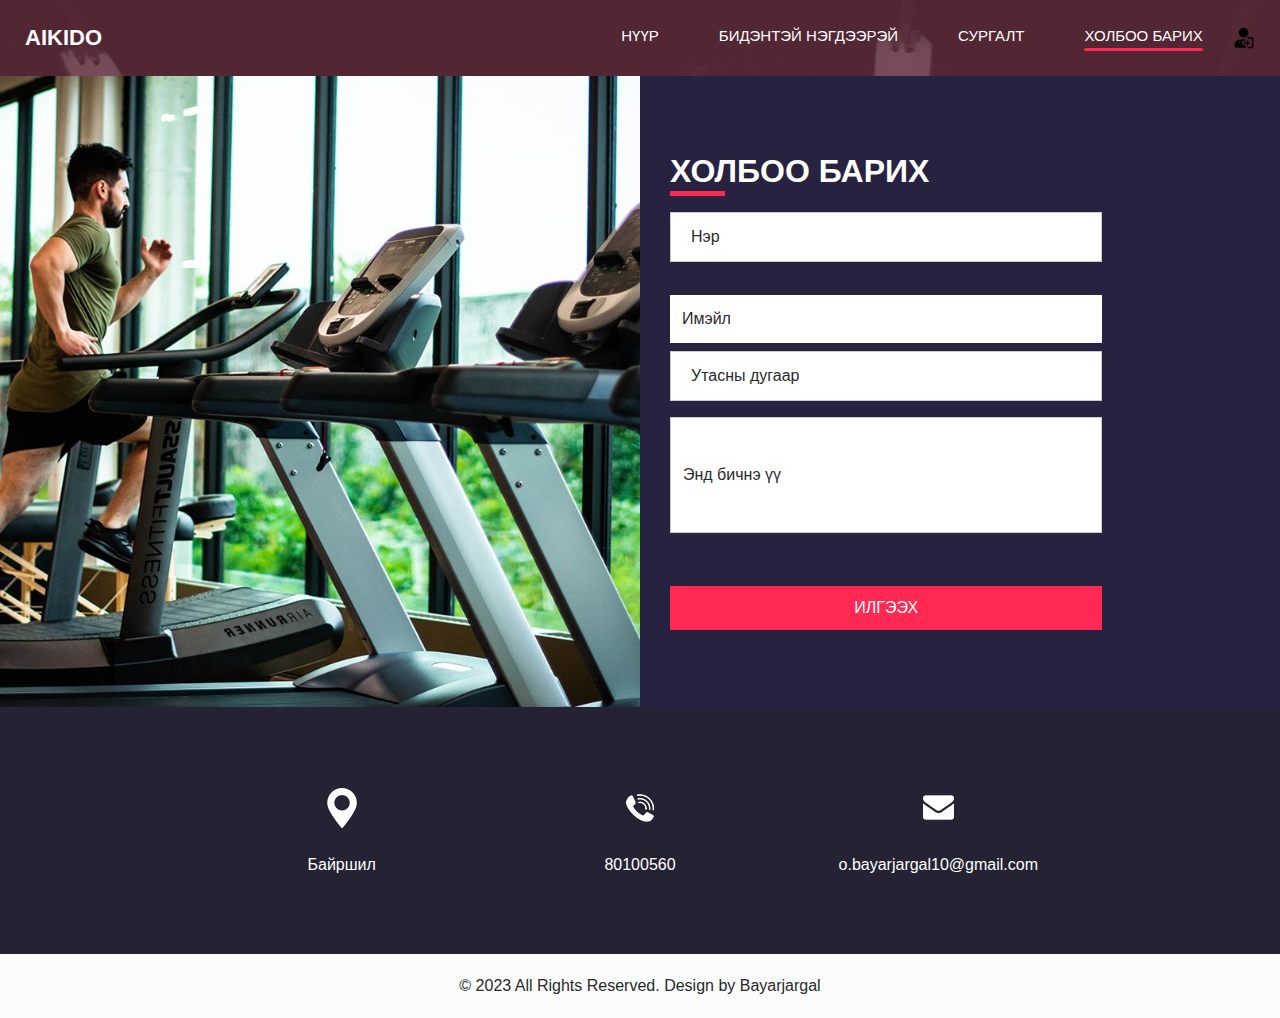
==== contact.html @ 73472ece "Add files via upload" ====
<!DOCTYPE html>
<html>

<head>
  <!-- Basic -->
  <meta charset="utf-8" />
  <meta http-equiv="X-UA-Compatible" content="IE=edge" />
  <!-- Mobile Metas -->
  <meta name="viewport" content="width=device-width, initial-scale=1, shrink-to-fit=no" />
  <!-- Site Metas -->
  <meta name="keywords" content="" />
  <meta name="description" content="" />
  <meta name="author" content="" />

  <title>Aikido</title>

  <!-- slider stylesheet -->
  <link rel="stylesheet" type="text/css"
    href="https://cdnjs.cloudflare.com/ajax/libs/OwlCarousel2/2.3.4/assets/owl.carousel.min.css" />

  <!-- bootstrap core css -->
  <link rel="stylesheet" type="text/css" href="css/bootstrap.css" />

  <!-- fonts style -->
  <link href="https://fonts.googleapis.com/css?family=Poppins:400,600,700&display=swap" rel="stylesheet">
  <!-- Custom styles for this template -->
  <link href="css/style.css" rel="stylesheet" />
  <!-- responsive style -->
  <link href="css/responsive.css" rel="stylesheet" />
</head>

<body class="sub_page">
  <div class="hero_area">
    <!-- header section strats -->
    <header class="header_section">
      <div class="container-fluid">
        <nav class="navbar navbar-expand-lg custom_nav-container ">
          <a class="navbar-brand" href="index.html">
            <span>
              aikido
            </span>
          </a>
          <button class="navbar-toggler" type="button" data-toggle="collapse" data-target="#navbarSupportedContent"
            aria-controls="navbarSupportedContent" aria-expanded="false" aria-label="Toggle navigation">
            <span class="navbar-toggler-icon"></span>
          </button>

          <div class="collapse navbar-collapse" id="navbarSupportedContent">
            <div class="d-flex ml-auto flex-column flex-lg-row align-items-center">
              <ul class="navbar-nav  ">
                <li class="nav-item ">
                  <a class="nav-link" href="index.html">Нүүр <span class="sr-only">(current)</span></a>
                </li>
                <li class="nav-item ">
                  <a class="nav-link" href="why.html"> Бидэнтэй нэгдээрэй </a>
                </li>
                </li>
                <li class="nav-item">
                  <a class="nav-link" href="trainer.html"> Сургалт</a>
                </li>
                <li class="nav-item active">
                  <a class="nav-link" href="contact.html"> Холбоо барих</a>
                </li>


              </ul>
              <div class="user_option">
                <button class="btn  my-2 my-sm-0 nav_search-btn"
                  onclick="document.getElementById('id01').style.display='block'" style="width:auto;">..... </button>
              </div>
            </div>
          </div>
        </nav>
      </div>
    </header>
    <!-- end header section -->

  </div>



  <!-- contact section -->

  <section class="contact_section ">
    <div class="container-fluid">
      <div class="row">
        <div class="col-md-6 px-0">
          <div class="img-box">
            <img src="images/contact-img.jpg" alt="">
          </div>
        </div>
        <div class="col-lg-5 col-md-6">
          <div class="form_container pr-0 pr-lg-5 mr-0 mr-lg-2">
            <div class="heading_container">
              <h2>
                Холбоо барих
              </h2>
            </div>
            <form action="">
              <div>
                <input type="text" placeholder="Нэр" />
              </div>
              <div>
                <input type="email" placeholder="Имэйл" />
              </div>
              <div>
                <input type="text" placeholder="Утасны дугаар" />
              </div>
              <div>
                <input type="text" class="message-box" placeholder="Энд бичнэ үү" />
              </div>
              <div class="d-flex ">
                <button>
                  Илгээх
                </button>
              </div>
            </form>
          </div>
        </div>
      </div>
    </div>
  </section>

  <!-- end contact section -->

  <!-- info section -->
  <section class="info_section layout_padding2">
    <div class="container">
      <div class="info_items">
        <a href="">
          <div class="item ">
            <div class="img-box box-1">
              <img src="" alt="">
            </div>
            <div class="detail-box">
              <p>
                Байршил
              </p>
            </div>
          </div>
        </a>
        <a href="">
          <div class="item ">
            <div class="img-box box-2">
              <img src="" alt="">
            </div>
            <div class="detail-box">
              <p>
                80100560
              </p>
            </div>
          </div>
        </a>
        <a href="">
          <div class="item ">
            <div class="img-box box-3">
              <img src="" alt="">
            </div>
            <div class="detail-box">
              <p>
                o.bayarjargal10@gmail.com
              </p>
            </div>
          </div>
        </a>
      </div>
    </div>
  </section>

  <!-- end info_section -->

  <!-- footer section -->
  <footer class="container-fluid footer_section">
    <p>
      &copy; 2023 All Rights Reserved. Design by
      <a href="https://resume-theta-tan.vercel.app/">Bayarjargal</a>
    </p>
  </footer>
  <!-- footer section -->
  <!-- modal-->


  <div id="id01" class="modal">

    <form class="modal-content animate" action="/action_page.php" method="post">
      <div class="imgcontainer">
        <span onclick="document.getElementById('id01').style.display='none'" class="close"
          title="Close Modal">&times;</span>
        <img src="img_avatar2.png" alt="Avatar" class="avatar">
      </div>

      <div class="container">
        <label for="uname"><b>Хэрэглэгчийн нэр</b></label>
        <input type="text" placeholder="Хэрэглэгчийн нэр" name="uname" required>

        <label for="psw"><b>Нууц үг</b></label>
        <input type="password" placeholder="Нууц үг" name="psw" required>

        <button type="submit">Нэвтрэх</button>
        <label>
          <input type="checkbox" checked="checked" name="remember"> Сануулах
        </label>
        <span class="psw">Бүртгэлгүй бол <a href="signup.html">энд дарна уу</a></span>
      </div>

      <div class="container" style="background-color:#f1f1f1">
        <button type="button" onclick="document.getElementById('id01').style.display='none'"
          class="cancelbtn">Цуцлах</button>
        <span class="psw">Нууц үгээ мартсан уу? <a href="#">энд дарна уу</a></span>
      </div>
    </form>
  </div>

  <script>
    // Get the modal
    var modal = document.getElementById('id01');

    // When the user clicks anywhere outside of the modal, close it
    window.onclick = function (event) {
      if (event.target == modal) {
        modal.style.display = "none";
      }
    }
  </script>



  <script src="js/jquery-3.4.1.min.js"></script>
  <script src="js/bootstrap.js"></script>
  <script>
    // Get the modal
    var modal = document.getElementById('id01');

    // When the user clicks anywhere outside of the modal, close it
    window.onclick = function (event) {
      if (event.target == modal) {
        modal.style.display = "none";
      }
    }
  </script>
</body>

</html>
---- css/style.css ----
body {
  font-family: 'Poppins', sans-serif;
  color: #000000;
  background-color: #ffffff;
}

.layout_padding {
  padding-top: 120px;
  padding-bottom: 120px;
}

.layout_padding2 {
  padding-top: 45px;
  padding-bottom: 45px;
}

.layout_padding2-top {
  padding-top: 45px;
}

.layout_padding2-bottom {
  padding-bottom: 45px;
}

.layout_padding-top {
  padding-top: 120px;
}

.layout_padding-bottom {
  padding-bottom: 120px;
}

.heading_container {
  display: -webkit-box;
  display: -ms-flexbox;
  display: flex;
  -webkit-box-pack: center;
  -ms-flex-pack: center;
  justify-content: center;
  text-align: center;
}

.heading_container h2 {
  font-weight: bold;
  position: relative;
  padding-bottom: 5px;
  text-transform: uppercase;
}

.heading_container h2::before {
  content: "";
  position: absolute;
  bottom: 0;
  left: 50%;
  width: 55px;
  height: 5px;
  background-color: #ff2953;
  -webkit-transform: translateX(-50%);
  transform: translateX(-50%);
}

/*header section*/
.hero_area {
  height: 100vh;
  display: -webkit-box;
  display: -ms-flexbox;
  display: flex;
  -webkit-box-orient: vertical;
  -webkit-box-direction: normal;
  -ms-flex-direction: column;
  flex-direction: column;
  background-image: url(../images/hero-bg.jpg);
  background-size: cover;
  background-attachment: fixed;
}

.sub_page .hero_area {
  height: auto;
}

.sub_page .who_section.layout_padding {
  padding-top: 0;
}

.hero_area.sub_pages {
  height: auto;
}

.header_section .container-fluid {
  padding-right: 25px;
  padding-left: 25px;
}

.header_section .nav_container {
  margin: 0 auto;
}

.custom_nav-container.navbar-expand-lg .navbar-nav .nav-item .nav-link {
  margin: 10px 30px;
  padding: 0;
  padding-bottom: 3px;
  color: #ffffff;
  text-align: center;
  position: relative;
  text-transform: uppercase;
  font-size: 15px;
}

.custom_nav-container.navbar-expand-lg .navbar-nav .nav-item .nav-link::after {
  display: none;
  content: "";
  position: absolute;
  left: 0;
  bottom: 0;
  width: 100%;
  height: 3px;
  border-radius: 5px;
  background-color: #ffffff;
}

.custom_nav-container.navbar-expand-lg .navbar-nav .nav-item.active a::after,
.custom_nav-container.navbar-expand-lg .navbar-nav .nav-item:hover a::after {
  display: block;
  background-color: #ff2953;
}

a,
a:hover,
a:focus {
  text-decoration: none;
}

a:hover,
a:focus {
  color: initial;
}

.btn,
.btn:focus {
  outline: none !important;
  -webkit-box-shadow: none;
  box-shadow: none;
}

.user_option {
  display: -webkit-box;
  display: -ms-flexbox;
  display: flex;
  -webkit-box-align: center;
  -ms-flex-align: center;
  align-items: center;
}

.user_option a {
  color: #ffffff;
  margin: 10px 30px;
}

.custom_nav-container .nav_search-btn {
  background-image: url(../images/login.png);
  background-size: 22px;
  background-repeat: no-repeat;
  background-position-y: 7px;
  width: 35px;
  height: 35px;
  padding: 0;
  border: none;
}

.navbar-brand {
  display: -webkit-box;
  display: -ms-flexbox;
  display: flex;
  -webkit-box-align: center;
  -ms-flex-align: center;
  align-items: center;
  position: relative;
}

.navbar-brand span {
  font-size: 22px;
  text-transform: uppercase;
  font-weight: bold;
  color: #ffffff;
  position: relative;
  z-index: 3;
}

.custom_nav-container {
  z-index: 99999;
  padding: 15px 0;
}

.custom_nav-container .navbar-toggler {
  outline: none;
}

.custom_nav-container .navbar-toggler .navbar-toggler-icon {
  background-image: url(../images/menu.png);
  background-size: 55px;
}

/*end header section*/
.slider_section {
  -webkit-box-flex: 1;
  -ms-flex: 1;
  flex: 1;
  display: -webkit-box;
  display: -ms-flexbox;
  display: flex;
  -webkit-box-align: center;
  -ms-flex-align: center;
  align-items: center;
  color: #ffffff;
}

.slider_section #carouselExampleIndicators {
  width: 100%;
}

.slider_section .row {
  -webkit-box-align: center;
  -ms-flex-align: center;
  align-items: center;
}

.slider_section .box {
  margin: 125px 0;
}

.slider_section .detail-box {
  text-align: center;
}

.slider_section .detail-box h1,
.slider_section .detail-box h2,
.slider_section .detail-box h3 {
  text-transform: uppercase;
  font-weight: bold;
}

.slider_section .detail-box h2 {
  font-size: 2.5rem;
}

.slider_section .detail-box h1 {
  font-size: 3.5rem;
  font-weight: bold;
  letter-spacing: .5rem;
}

.slider_section .detail-box p {
  margin-top: 25px;
}

.slider_section .detail-box a {
  display: inline-block;
  padding: 8px 35px;
  background-color: transparent;
  border: 1.5px solid #ffffff;
  color: #ffffff;
  border-radius: 0px;
  -webkit-transition: -webkit-transform 0.3s;
  transition: -webkit-transform 0.3s;
  transition: transform 0.3s;
  transition: transform 0.3s, -webkit-transform 0.3s;
  text-transform: uppercase;
  margin-top: 35px;
}

.slider_section .detail-box a:hover {
  background-color: #ffffff;
  color: #000000;
}

.slider_section #carouselExampleIndicators .carousel-indicators {
  position: unset;
  margin: 0;
  margin-top: 45px;
  -webkit-box-align: center;
  -ms-flex-align: center;
  align-items: center;
}

.slider_section #carouselExampleIndicators .carousel-indicators li {
  width: 14px;
  height: 14px;
  background-color: transparent;
  border: 2px solid #ffffff;
  border-radius: 100%;
  opacity: 1;
}

.slider_section #carouselExampleIndicators .carousel-indicators li.active {
  border: 4px solid #ffffff;
}

.us_section {
  background-image: url(../images/us-bg.jpg);
  background-size: cover;
  background-attachment: fixed;
  color: #ffffff;
}

.us_section .us_container {
  padding-top: 25px;
}

.us_section .us_container .box {
  display: -webkit-box;
  display: -ms-flexbox;
  display: flex;
  -webkit-box-orient: vertical;
  -webkit-box-direction: normal;
  -ms-flex-direction: column;
  flex-direction: column;
  -webkit-box-align: center;
  -ms-flex-align: center;
  align-items: center;
  text-align: center;
  margin: 25px 10px 0 10px;
}

.us_section .us_container .box .img-box {
  height: 100px;
  display: -webkit-box;
  display: -ms-flexbox;
  display: flex;
  -webkit-box-align: center;
  -ms-flex-align: center;
  align-items: center;
  -webkit-box-pack: center;
  -ms-flex-pack: center;
  justify-content: center;
}

.us_section .us_container .box .img-box img {
  max-width: 100%;
}

.us_section .us_container .box .detail-box h5 {
  font-weight: bold;
}

.heathy_section {
  background-image: url(../images/healthy-bg.jpg);
  background-size: cover;
  background-attachment: fixed;
  color: #ffffff;
  text-align: center;
}

.heathy_section h2 {
  font-weight: bold;
}

.heathy_section p {
  margin-top: 35px;
}

.heathy_section .btn-box {
  display: -webkit-box;
  display: -ms-flexbox;
  display: flex;
  -webkit-box-pack: center;
  -ms-flex-pack: center;
  justify-content: center;
  margin-top: 45px;
}

.heathy_section .btn-box a {
  display: inline-block;
  padding: 8px 35px;
  background-color: transparent;
  border: 1.5px solid #ffffff;
  color: #ffffff;
  border-radius: 0;
  -webkit-transition: -webkit-transform 0.3s;
  transition: -webkit-transform 0.3s;
  transition: transform 0.3s;
  transition: transform 0.3s, -webkit-transform 0.3s;
  text-transform: uppercase;
}

.heathy_section .btn-box a:hover {
  background-color: #ffffff;
  color: #000000;
}

.trainer_section {
  background-image: url(../images/trainer-bg.jpg);
  background-size: cover;
  background-attachment: fixed;
  color: #ffffff;
}

.trainer_section .box {
  margin-top: 55px;
  display: -webkit-box;
  display: -ms-flexbox;
  display: flex;
  -webkit-box-orient: vertical;
  -webkit-box-direction: normal;
  -ms-flex-direction: column;
  flex-direction: column;
  -webkit-box-align: center;
  -ms-flex-align: center;
  align-items: center;
  text-align: center;
}

.trainer_section .box .name h5 {
  font-weight: bold;
  margin-bottom: 15px;
}

.trainer_section .box .img-box {
  border-radius: 15px;
  overflow: hidden;
}

.trainer_section .box .img-box img {
  width: 100%;
}

.trainer_section .box .social_box {
  display: -webkit-box;
  display: -ms-flexbox;
  display: flex;
  -webkit-box-pack: justify;
  -ms-flex-pack: justify;
  justify-content: space-between;
  width: 225px;
  padding: 12px 45px;
  background-color: #ffffff;
  border-radius: 50px;
  margin-top: -25px;
}

.contact_section {
  position: relative;
  background-color: #27223f;
  color: #ffffff;
}

.contact_section .heading_container {
  -webkit-box-pack: start;
  -ms-flex-pack: start;
  justify-content: start;
}

.contact_section .heading_container h2::before {
  text-align: left;
  left: 0;
  -webkit-transform: none;
  transform: none;
}

.contact_section .row {
  -webkit-box-align: center;
  -ms-flex-align: center;
  align-items: center;
}

.contact_section .img-box img {
  width: 100%;
}

.contact_section .form_container {
  padding: 45px 0 45px 15px;
}

.contact_section input {
  width: 100%;
  border: none;
  background-color: #ffffff;
  outline: none;
  color: #000000;
  margin-top: 25px;
  padding: 12px;
}

.contact_section input::-webkit-input-placeholder {
  color: #2a2a2c;
}

.contact_section input:-ms-input-placeholder {
  color: #2a2a2c;
}

.contact_section input::-ms-input-placeholder {
  color: #2a2a2c;
}

.contact_section input::placeholder {
  color: #2a2a2c;
}

.contact_section input.message-box {
  padding: 45px 12px;
}

.contact_section button {
  padding: 10px 65px;
  outline: none;
  border: none;
  color: #ffffff;
  background: #ff2953;
  margin: 45px 0 0 auto;
  text-transform: uppercase;
}

.info_section {
  background-color: #252233;
}

.info_items {
  width: 70%;
  margin: 0 auto;
  display: -webkit-box;
  display: -ms-flexbox;
  display: flex;
  -webkit-box-pack: justify;
  -ms-flex-pack: justify;
  justify-content: space-between;
}

.info_items .item {
  width: 200px;
  display: -webkit-box;
  display: -ms-flexbox;
  display: flex;
  -webkit-box-orient: vertical;
  -webkit-box-direction: normal;
  -ms-flex-direction: column;
  flex-direction: column;
  -webkit-box-align: center;
  -ms-flex-align: center;
  align-items: center;
  text-align: center;
}

.info_items .item .img-box {
  width: 80px;
  height: 80px;
  border-radius: 100%;
  background-repeat: no-repeat;
  background-position: center;
}

.info_items .item .detail-box {
  margin-top: 5px;
  color: #fff;
}

.info_items {
  position: relative;
}

.info_items a {
  position: relative;
}

.info_items .item .img-box.box-1 {
  background-image: url(../images/location-white.png);
}

.info_items .item .img-box.box-2 {
  background-image: url(../images/telephone-white.png);
}

.info_items .item .img-box.box-3 {
  background-image: url(../images/envelope-white.png);
}

/* footer section*/
.footer_section {
  background-color: #fbfdfd;
  padding: 20px;
  font-weight: 500;
}

.footer_section p {
  color: #292929;
  margin: 0;
  text-align: center;
}

.footer_section a {
  color: #292929;
}

/* end footer section*/
/*# sourceMappingURL=style.css.map */

body {
  font-family: Arial, Helvetica, sans-serif;
}

/* Full-width input fields */
input[type=text],
input[type=password] {
  width: 100%;
  padding: 12px 20px;
  margin: 8px 0;
  display: inline-block;
  border: 1px solid #ccc;
  box-sizing: border-box;
}

/* Set a style for all buttons */
button {
  background-color: #04AA6D;
  color: white;
  padding: 14px 20px;
  margin: 8px 0;
  border: none;
  cursor: pointer;
  width: 100%;
}

button:hover {
  opacity: 0.8;
}

/* Extra styles for the cancel button */
.cancelbtn {
  width: auto;
  padding: 10px 18px;
  background-color: #f44336;
}

/* Center the image and position the close button */
.imgcontainer {
  text-align: center;
  margin: 24px 0 12px 0;
  position: relative;
}

img.avatar {
  width: 40%;
  border-radius: 50%;
}

.container {
  padding: 16px;
}

span.psw {
  float: right;
  padding-top: 16px;
}

/* The Modal (background) */
.modal {
  display: none;
  /* Hidden by default */
  position: fixed;
  /* Stay in place */
  z-index: 1;
  /* Sit on top */
  left: 0;
  top: 0;
  width: 100%;
  /* Full width */
  height: 100%;
  /* Full height */
  overflow: auto;
  /* Enable scroll if needed */
  background-color: rgb(0, 0, 0);
  /* Fallback color */
  background-color: rgba(0, 0, 0, 0.4);
  /* Black w/ opacity */
  padding-top: 60px;
}

/* Modal Content/Box */
.modal-content {
  background-color: #fefefe;
  margin: 5% auto 15% auto;
  /* 5% from the top, 15% from the bottom and centered */
  border: 1px solid #888;
  width: 80%;
  /* Could be more or less, depending on screen size */
}

/* The Close Button (x) */
.close {
  position: absolute;
  right: 25px;
  top: 0;
  color: #000;
  font-size: 35px;
  font-weight: bold;
}

.close:hover,
.close:focus {
  color: red;
  cursor: pointer;
}

/* Add Zoom Animation */
.animate {
  -webkit-animation: animatezoom 0.6s;
  animation: animatezoom 0.6s
}

@-webkit-keyframes animatezoom {
  from {
    -webkit-transform: scale(0)
  }

  to {
    -webkit-transform: scale(1)
  }
}

@keyframes animatezoom {
  from {
    transform: scale(0)
  }

  to {
    transform: scale(1)
  }
}

/* Change styles for span and cancel button on extra small screens */
@media screen and (max-width: 300px) {
  span.psw {
    display: block;
    float: none;
  }

  .cancelbtn {
    width: 100%;
  }
}
---- css/responsive.css ----
@media (max-width: 1120px) {}

@media (max-width: 992px) {
    .hero_area {
        height: auto;
    }

    .custom_nav-container .nav_search-btn {
        background-position: center;
        margin-top: 10px;
    }

    .slider_section {
        padding-top: 45px;
        padding-bottom: 75px;
    }

    .info_items {
        width: 100%;
    }
}

@media (max-width: 768px) {
    .contact_section .form_container {
        padding: 45px 0;
    }

    .info_items {
        flex-direction: column;
        align-items: center;
    }

    .contact_section .heading_container {
        justify-content: center;
    }

    .contact_section .heading_container h2::before {
        left: 50%;
        transform: translateX(-50%);
    }

    .contact_section button {
        margin: 45px auto 0 auto;
    }
}


@media (max-width: 576px) {
    .slider_section .detail-box h1 {
        font-size: 3rem;
    }
}

@media (max-width: 480px) {}

@media (max-width: 420px) {
    .slider_section .detail-box h1 {
        letter-spacing: .3rem;
    }
}

@media (max-width: 360px) {}

@media (min-width: 1200px) {
    .container {
        max-width: 1170px;
    }
}
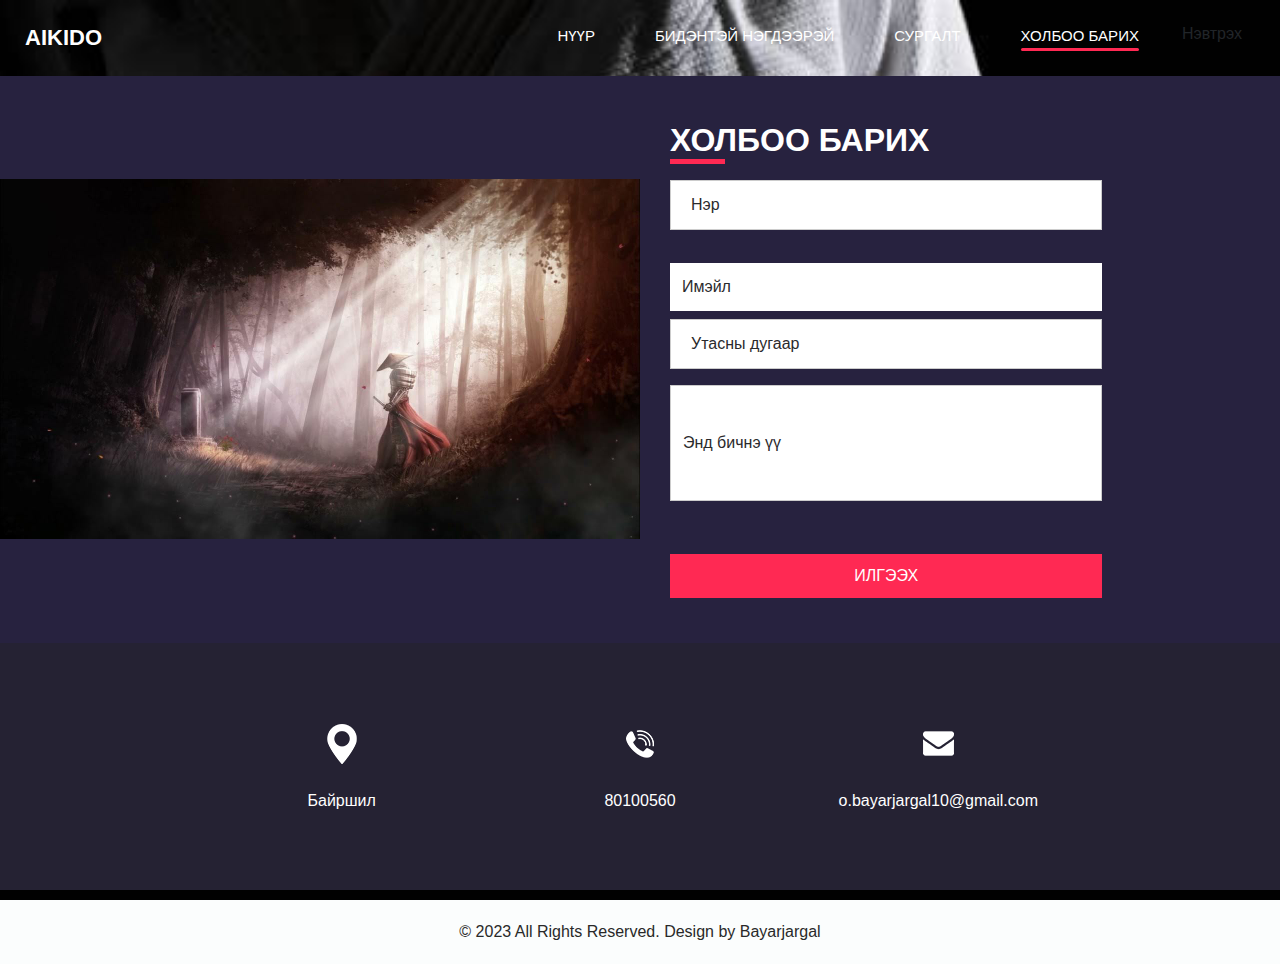
==== commit 4f025144: "Add files via upload" ====
--- a/contact.html
+++ b/contact.html
@@ -19,25 +19,25 @@
     href="https://cdnjs.cloudflare.com/ajax/libs/OwlCarousel2/2.3.4/assets/owl.carousel.min.css" />
 
   <!-- bootstrap core css -->
-  <link rel="stylesheet" type="text/css" href="css/bootstrap.css" />
+  <link rel="stylesheet" type="text/css" href="      css/bootstrap.css   " />
 
   <!-- fonts style -->
   <link href="https://fonts.googleapis.com/css?family=Poppins:400,600,700&display=swap" rel="stylesheet">
   <!-- Custom styles for this template -->
-  <link href="css/style.css" rel="stylesheet" />
+  <link href="      css/style.css   " rel="stylesheet" />
   <!-- responsive style -->
-  <link href="css/responsive.css" rel="stylesheet" />
+  <link href="      css/responsive.css   " rel="stylesheet" />
 </head>
 
-<body class="sub_page">
+<body>
   <div class="hero_area">
     <!-- header section strats -->
     <header class="header_section">
       <div class="container-fluid">
         <nav class="navbar navbar-expand-lg custom_nav-container ">
-          <a class="navbar-brand" href="index.html">
+          <a class="navbar-brand" href="">
             <span>
-              aikido
+              Aikido
             </span>
           </a>
           <button class="navbar-toggler" type="button" data-toggle="collapse" data-target="#navbarSupportedContent"
@@ -49,7 +49,7 @@
             <div class="d-flex ml-auto flex-column flex-lg-row align-items-center">
               <ul class="navbar-nav  ">
                 <li class="nav-item ">
-                  <a class="nav-link" href="index.html">Нүүр <span class="sr-only">(current)</span></a>
+                  <a class="nav-link" href="/">Нүүр <span class="sr-only">(current)</span></a>
                 </li>
                 <li class="nav-item ">
                   <a class="nav-link" href="why.html"> Бидэнтэй нэгдээрэй </a>
@@ -61,113 +61,114 @@
                 <li class="nav-item active">
                   <a class="nav-link" href="contact.html"> Холбоо барих</a>
                 </li>
-
-
+                <li class="nav-item"><button class="btn  my-2 my-sm-0 nav_login-btn"
+                    onclick="document.getElementById('id01').style.display='block'" style="width:auto;">Нэвтрэх
+                  </button></li>
               </ul>
-              <div class="user_option">
-                <button class="btn  my-2 my-sm-0 nav_search-btn"
-                  onclick="document.getElementById('id01').style.display='block'" style="width:auto;">..... </button>
-              </div>
+
             </div>
           </div>
         </nav>
       </div>
     </header>
     <!-- end header section -->
-
-  </div>
-
-
-
-  <!-- contact section -->
-
-  <section class="contact_section ">
-    <div class="container-fluid">
-      <div class="row">
-        <div class="col-md-6 px-0">
-          <div class="img-box">
-            <img src="images/contact-img.jpg" alt="">
+    <!-- contact section -->
+
+    <section class="contact_section ">
+      <div class="container-fluid">
+        <div class="row">
+          <div class="col-md-6 px-0">
+            <div class="img-box">
+              <img src="      images/contact-img.jpg   " alt="">
+            </div>
+          </div>
+          <div class="col-lg-5 col-md-6">
+            <div class="form_container pr-0 pr-lg-5 mr-0 mr-lg-2">
+              <div class="heading_container">
+                <h2>
+                  Холбоо барих
+                </h2>
+              </div>
+              <form action="">
+                <div>
+                  <input type="text" placeholder="Нэр" />
+                </div>
+                <div>
+                  <input type="email" placeholder="Имэйл" />
+                </div>
+                <div>
+                  <input type="text" placeholder="Утасны дугаар" />
+                </div>
+                <div>
+                  <input type="text" class="message-box" placeholder="Энд бичнэ үү" />
+                </div>
+                <div class="d-flex ">
+                  <button>
+                    Илгээх
+                  </button>
+                </div>
+              </form>
+            </div>
           </div>
         </div>
-        <div class="col-lg-5 col-md-6">
-          <div class="form_container pr-0 pr-lg-5 mr-0 mr-lg-2">
-            <div class="heading_container">
-              <h2>
-                Холбоо барих
-              </h2>
-            </div>
-            <form action="">
-              <div>
-                <input type="text" placeholder="Нэр" />
-              </div>
-              <div>
-                <input type="email" placeholder="Имэйл" />
-              </div>
-              <div>
-                <input type="text" placeholder="Утасны дугаар" />
-              </div>
-              <div>
-                <input type="text" class="message-box" placeholder="Энд бичнэ үү" />
-              </div>
-              <div class="d-flex ">
-                <button>
-                  Илгээх
-                </button>
-              </div>
-            </form>
-          </div>
+      </div>
+    </section>
+
+    <!-- end contact section -->
+
+    <!-- info section -->
+    <section class="info_section layout_padding2">
+      <div class="container">
+        <div class="info_items">
+          <a href="">
+            <div class="item ">
+              <div class="img-box box-1">
+                <img src="" alt="">
+              </div>
+              <div class="detail-box">
+                <p>
+                  Байршил
+                </p>
+              </div>
+            </div>
+          </a>
+          <a href="">
+            <div class="item ">
+              <div class="img-box box-2">
+                <img src="" alt="">
+              </div>
+              <div class="detail-box">
+                <p>
+                  80100560
+                </p>
+              </div>
+            </div>
+          </a>
+          <a href="">
+            <div class="item ">
+              <div class="img-box box-3">
+                <img src="" alt="">
+              </div>
+              <div class="detail-box">
+                <p>
+                  o.bayarjargal10@gmail.com
+                </p>
+              </div>
+            </div>
+          </a>
         </div>
       </div>
-    </div>
-  </section>
-
-  <!-- end contact section -->
-
-  <!-- info section -->
-  <section class="info_section layout_padding2">
-    <div class="container">
-      <div class="info_items">
-        <a href="">
-          <div class="item ">
-            <div class="img-box box-1">
-              <img src="" alt="">
-            </div>
-            <div class="detail-box">
-              <p>
-                Байршил
-              </p>
-            </div>
-          </div>
-        </a>
-        <a href="">
-          <div class="item ">
-            <div class="img-box box-2">
-              <img src="" alt="">
-            </div>
-            <div class="detail-box">
-              <p>
-                80100560
-              </p>
-            </div>
-          </div>
-        </a>
-        <a href="">
-          <div class="item ">
-            <div class="img-box box-3">
-              <img src="" alt="">
-            </div>
-            <div class="detail-box">
-              <p>
-                o.bayarjargal10@gmail.com
-              </p>
-            </div>
-          </div>
-        </a>
-      </div>
-    </div>
-  </section>
-
-  <!-- end info_section -->
+    </section>
+
+    <!-- end info_section -->
+  </div>
+
+
+
+
+
+
+
 
   <!-- footer section -->
   <footer class="container-fluid footer_section">
@@ -177,6 +178,7 @@
     </p>
   </footer>
   <!-- footer section -->
+
   <!-- modal-->
 
 
@@ -186,7 +188,7 @@
       <div class="imgcontainer">
         <span onclick="document.getElementById('id01').style.display='none'" class="close"
           title="Close Modal">&times;</span>
-        <img src="img_avatar2.png" alt="Avatar" class="avatar">
+        <img src="     images/contact-img.jpg  " alt="Avatar" class="avatar">
       </div>
 
       <div class="container">
@@ -225,8 +227,8 @@
 
 
 
-  <script src="js/jquery-3.4.1.min.js"></script>
-  <script src="js/bootstrap.js"></script>
+  <script src="      js/jquery-3.4.1.min.js   "></script>
+  <script src="      js/bootstrap.js  "></script>
   <script>
     // Get the modal
     var modal = document.getElementById('id01');
@@ -238,6 +240,7 @@
       }
     }
   </script>
+
 </body>
 
 </html>--- a/css/style.css
+++ b/css/style.css
@@ -736,4 +736,152 @@
   .cancelbtn {
     width: 100%;
   }
+}
+
+
+
+/* өмнө байсан css
+body {
+    font-family: Arial, Helvetica, sans-serif;
+}
+
+/* Full-width input fields */
+input[type=text],
+input[type=password] {
+  width: 100%;
+  padding: 12px 20px;
+  margin: 8px 0;
+  display: inline-block;
+  border: 1px solid #ccc;
+  box-sizing: border-box;
+}
+
+/* Set a style for all buttons */
+button {
+  background-color: #04AA6D;
+  color: white;
+  padding: 14px 20px;
+  margin: 8px 0;
+  border: none;
+  cursor: pointer;
+  width: 100%;
+}
+
+button:hover {
+  opacity: 0.8;
+}
+
+/* Extra styles for the cancel button */
+.cancelbtn {
+  width: auto;
+  padding: 10px 18px;
+  background-color: #f44336;
+}
+
+/* Center the image and position the close button */
+.imgcontainer {
+  text-align: center;
+  margin: 24px 0 12px 0;
+  position: relative;
+}
+
+img.avatar {
+  width: 40%;
+  border-radius: 50%;
+}
+
+.container {
+  padding: 16px;
+}
+
+span.psw {
+  float: right;
+  padding-top: 16px;
+}
+
+/* The Modal (background) */
+.modal {
+  display: none;
+  /* Hidden by default */
+  position: fixed;
+  /* Stay in place */
+  z-index: 1;
+  /* Sit on top */
+  left: 0;
+  top: 0;
+  width: 100%;
+  /* Full width */
+  height: 100%;
+  /* Full height */
+  overflow: auto;
+  /* Enable scroll if needed */
+  background-color: rgb(0, 0, 0);
+  /* Fallback color */
+  background-color: rgba(0, 0, 0, 0.4);
+  /* Black w/ opacity */
+  padding-top: 60px;
+}
+
+/* Modal Content/Box */
+.modal-content {
+  background-color: #fefefe;
+  margin: 5% auto 15% auto;
+  /* 5% from the top, 15% from the bottom and centered */
+  border: 1px solid #888;
+  width: 80%;
+  /* Could be more or less, depending on screen size */
+}
+
+/* The Close Button (x) */
+.close {
+  position: absolute;
+  right: 25px;
+  top: 0;
+  color: #000;
+  font-size: 35px;
+  font-weight: bold;
+}
+
+.close:hover,
+.close:focus {
+  color: red;
+  cursor: pointer;
+}
+
+/* Add Zoom Animation */
+.animate {
+  -webkit-animation: animatezoom 0.6s;
+  animation: animatezoom 0.6s
+}
+
+@-webkit-keyframes animatezoom {
+  from {
+    -webkit-transform: scale(0)
+  }
+
+  to {
+    -webkit-transform: scale(1)
+  }
+}
+
+@keyframes animatezoom {
+  from {
+    transform: scale(0)
+  }
+
+  to {
+    transform: scale(1)
+  }
+}
+
+/* Change styles for span and cancel button on extra small screens */
+@media screen and (max-width: 300px) {
+  span.psw {
+    display: block;
+    float: none;
+  }
+
+  .cancelbtn {
+    width: 100%;
+  }
 }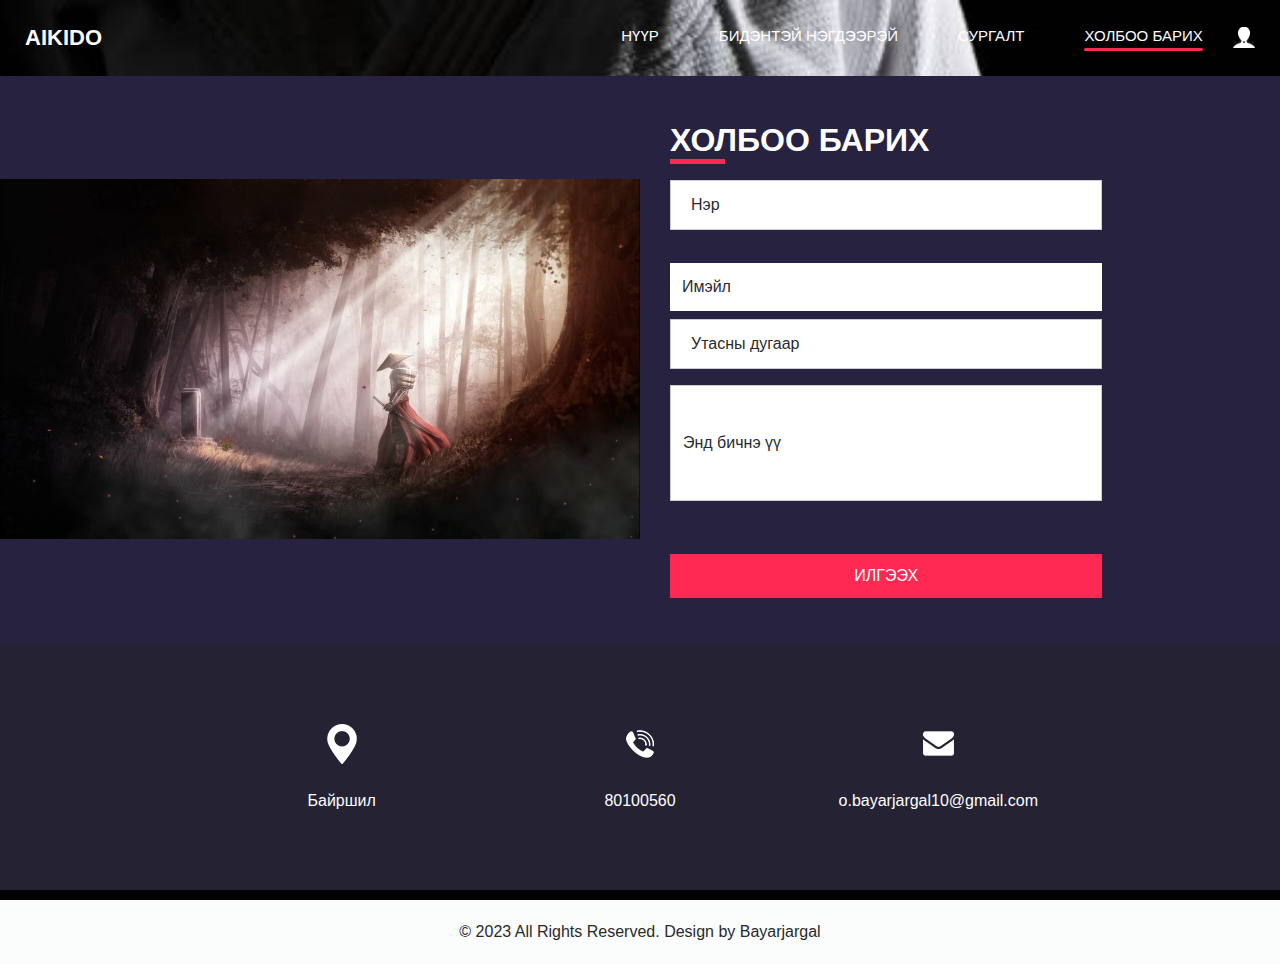
==== commit 6958e067: "Add files via upload" ====
--- a/contact.html
+++ b/contact.html
@@ -61,10 +61,12 @@
                 <li class="nav-item active">
                   <a class="nav-link" href="contact.html"> Холбоо барих</a>
                 </li>
-                <li class="nav-item"><button class="btn  my-2 my-sm-0 nav_login-btn"
-                    onclick="document.getElementById('id01').style.display='block'" style="width:auto;">Нэвтрэх
-                  </button></li>
+
               </ul>
+              <div class="user_option">
+                <button class="btn  my-2 my-sm-0 nav_search-btn"
+                  onclick="document.getElementById('id01').style.display='block'" style="width:auto;">..... </button>
+              </div>
 
             </div>
           </div>
